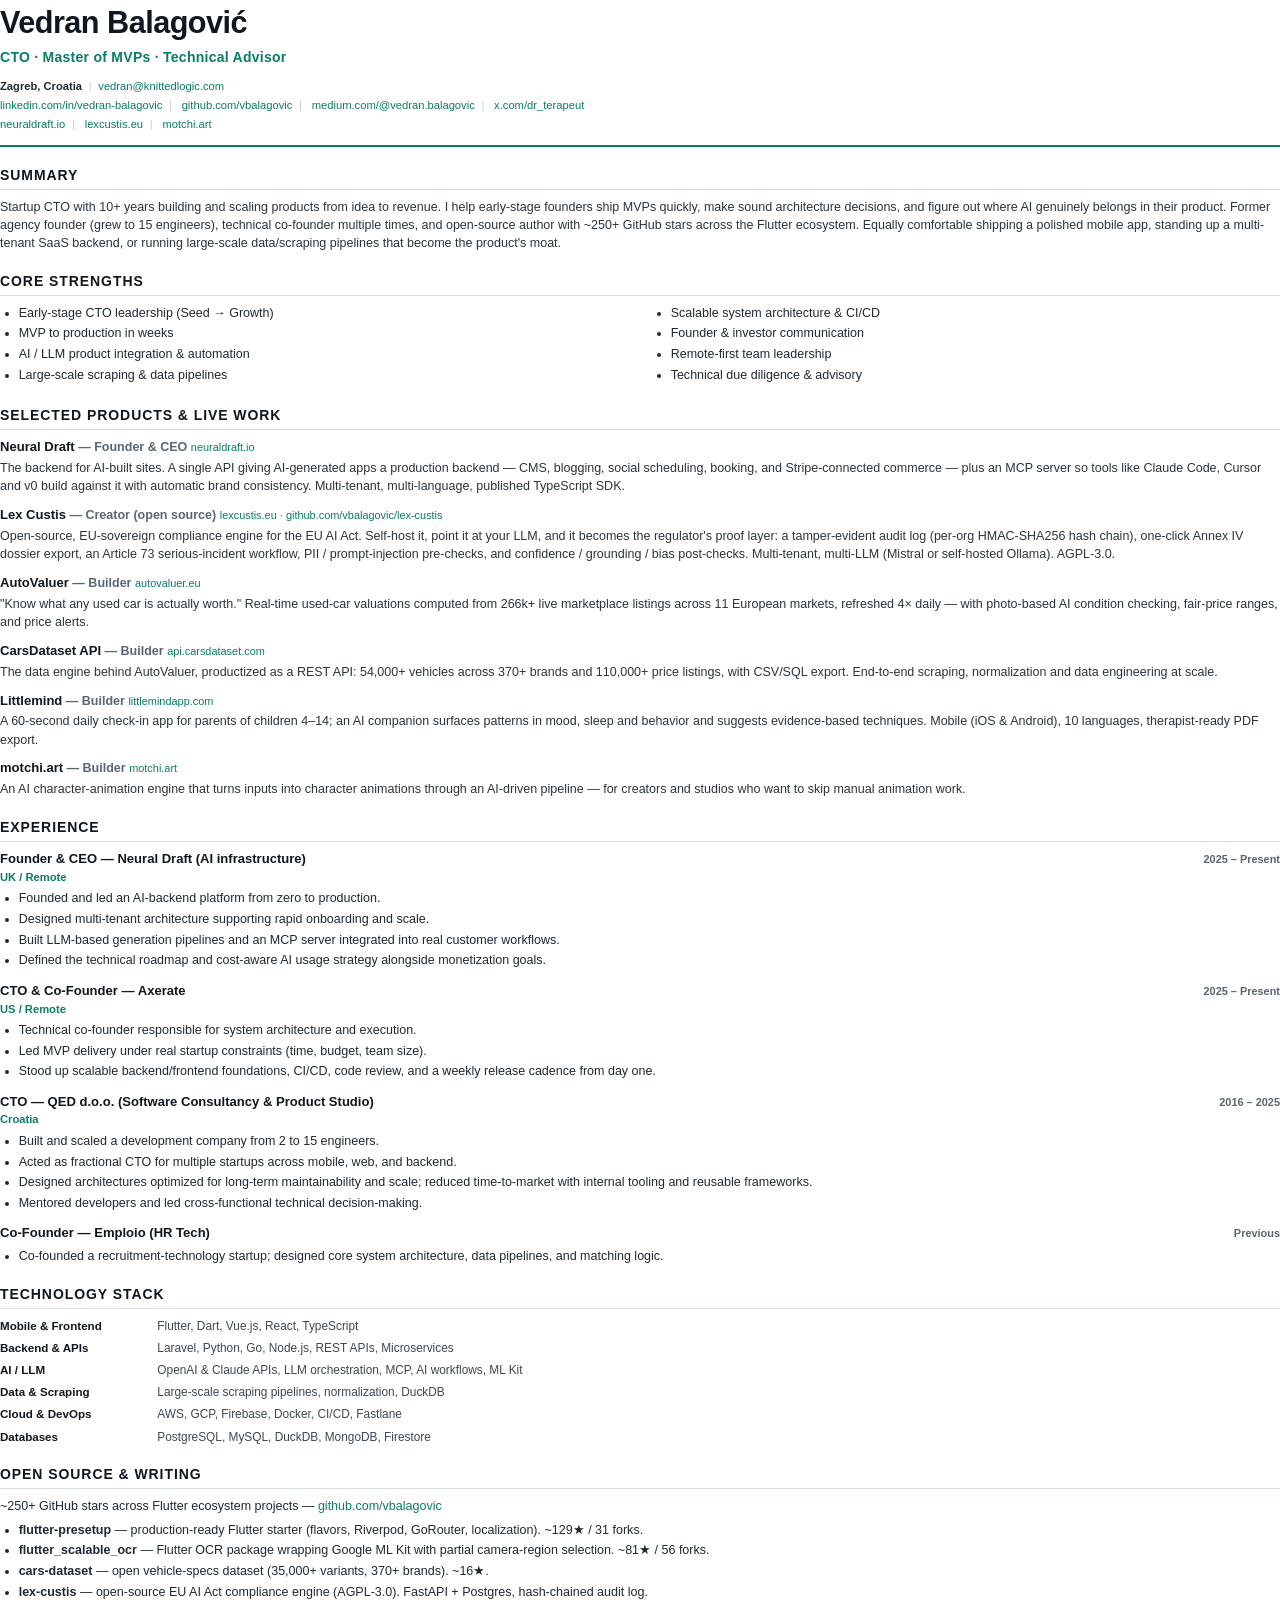
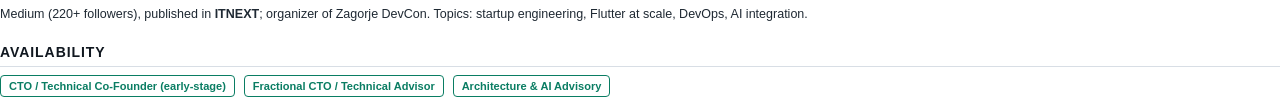
==== cv-print.html @ 30cfab75 "Portfolio one-pager: photo, MVP positioning, store links, GitHub Pages" ====
<!DOCTYPE html>
<html lang="en">
<head>
<meta charset="UTF-8" />
<title>Vedran Balagović — CV</title>
<style>
  @page {
    size: A4;
    margin: 14mm 15mm 13mm 15mm;
    @bottom-center {
      content: "Vedran Balagović — CV";
      font-family: Helvetica, Arial, sans-serif;
      font-size: 7.5pt; color: #9aa3ad;
    }
    @bottom-right {
      content: counter(page) " / " counter(pages);
      font-family: Helvetica, Arial, sans-serif;
      font-size: 7.5pt; color: #9aa3ad;
    }
  }
  * { box-sizing: border-box; }
  body {
    font-family: Helvetica, Arial, sans-serif;
    font-size: 9.4pt;
    line-height: 1.45;
    color: #1f2933;
    margin: 0;
  }
  a { color: #0a7d63; text-decoration: none; }

  /* ---- header ---- */
  .head { border-bottom: 2.2pt solid #0a7d63; padding-bottom: 8pt; margin-bottom: 12pt; }
  .name { font-size: 23pt; font-weight: 800; letter-spacing: -0.4pt; color: #10171f; margin: 0; }
  .role { font-size: 10.5pt; font-weight: 600; color: #0a7d63; margin: 2pt 0 7pt; letter-spacing: 0.2pt; }
  .contact { font-size: 8.4pt; color: #3d4854; line-height: 1.7; }
  .contact b { color: #1f2933; }
  .contact a { white-space: nowrap; }
  .sep { color: #c2cbd4; padding: 0 5pt; }

  /* ---- sections ---- */
  h2 {
    font-size: 10.5pt; font-weight: 800; text-transform: uppercase; letter-spacing: 0.7pt;
    color: #10171f; margin: 14pt 0 6pt; padding-bottom: 2.5pt;
    border-bottom: 0.6pt solid #d8dee5;
  }
  p { margin: 0 0 5pt; }
  .summary { color: #2b343d; }

  ul { margin: 3pt 0 0; padding-left: 14pt; }
  li { margin-bottom: 2pt; }

  /* ---- two-column strengths/stack ---- */
  .cols { column-count: 2; column-gap: 18pt; }
  .cols ul { margin-top: 0; }

  /* ---- products ---- */
  .item { margin-bottom: 8pt; }
  .item-title { font-weight: 700; color: #10171f; font-size: 9.8pt; }
  .item-meta { color: #5a6672; font-weight: 600; }
  .item-link { font-size: 8.2pt; color: #0a7d63; }
  .item p { margin-top: 1.5pt; color: #2b343d; }

  /* ---- experience ---- */
  .job { margin-bottom: 9pt; }
  .job-head { display: flex; justify-content: space-between; align-items: baseline; }
  .job-title { font-weight: 700; color: #10171f; font-size: 9.8pt; }
  .job-when { font-size: 8.2pt; color: #5a6672; font-weight: 600; white-space: nowrap; }
  .job-sub { font-size: 8.4pt; color: #0a7d63; font-weight: 600; margin: 0 0 2pt; }

  /* ---- stack ---- */
  .stack-row { margin-bottom: 3pt; }
  .stack-row b { display: inline-block; min-width: 118pt; color: #10171f; font-size: 8.7pt; }
  .stack-row span { color: #3d4854; font-size: 8.9pt; }

  .avail span {
    display: inline-block; border: 0.7pt solid #0a7d63; color: #0a7d63;
    border-radius: 3pt; padding: 1.5pt 6pt; font-size: 8.3pt; font-weight: 600;
    margin: 0 4pt 4pt 0;
  }
  .keep { page-break-inside: avoid; }
</style>
</head>
<body>

  <div class="head">
    <div class="name">Vedran Balagović</div>
    <div class="role">CTO · Master of MVPs · Technical Advisor</div>
    <div class="contact">
      <b>Zagreb, Croatia</b><span class="sep">|</span><a href="mailto:vedran@knittedlogic.com">vedran@knittedlogic.com</a><br/>
      <a href="https://linkedin.com/in/vedran-balagovic">linkedin.com/in/vedran-balagovic</a><span class="sep">|</span>
      <a href="https://github.com/vbalagovic">github.com/vbalagovic</a><span class="sep">|</span>
      <a href="https://medium.com/@vedran.balagovic">medium.com/@vedran.balagovic</a><span class="sep">|</span>
      <a href="https://x.com/dr_terapeut">x.com/dr_terapeut</a><br/>
      <a href="https://neuraldraft.io">neuraldraft.io</a><span class="sep">|</span>
      <a href="https://lexcustis.eu">lexcustis.eu</a><span class="sep">|</span>
      <a href="https://motchi.art">motchi.art</a>
    </div>
  </div>

  <h2>Summary</h2>
  <p class="summary">
    Startup CTO with 10+ years building and scaling products from idea to revenue. I help early-stage
    founders ship MVPs quickly, make sound architecture decisions, and figure out where AI genuinely
    belongs in their product. Former agency founder (grew to 15 engineers), technical co-founder multiple
    times, and open-source author with ~250+ GitHub stars across the Flutter ecosystem. Equally comfortable
    shipping a polished mobile app, standing up a multi-tenant SaaS backend, or running large-scale
    data/scraping pipelines that become the product's moat.
  </p>

  <h2>Core Strengths</h2>
  <div class="cols">
    <ul>
      <li>Early-stage CTO leadership (Seed → Growth)</li>
      <li>MVP to production in weeks</li>
      <li>AI / LLM product integration &amp; automation</li>
      <li>Large-scale scraping &amp; data pipelines</li>
      <li>Scalable system architecture &amp; CI/CD</li>
      <li>Founder &amp; investor communication</li>
      <li>Remote-first team leadership</li>
      <li>Technical due diligence &amp; advisory</li>
    </ul>
  </div>

  <h2>Selected Products &amp; Live Work</h2>

  <div class="item keep">
    <span class="item-title">Neural Draft</span> <span class="item-meta">— Founder &amp; CEO</span>
    <span class="item-link"><a href="https://neuraldraft.io">neuraldraft.io</a></span>
    <p>The backend for AI-built sites. A single API giving AI-generated apps a production backend — CMS,
    blogging, social scheduling, booking, and Stripe-connected commerce — plus an MCP server so tools like
    Claude Code, Cursor and v0 build against it with automatic brand consistency. Multi-tenant, multi-language,
    published TypeScript SDK.</p>
  </div>

  <div class="item keep">
    <span class="item-title">Lex Custis</span> <span class="item-meta">— Creator (open source)</span>
    <span class="item-link"><a href="https://lexcustis.eu">lexcustis.eu</a> · <a href="https://github.com/vbalagovic/lex-custis">github.com/vbalagovic/lex-custis</a></span>
    <p>Open-source, EU-sovereign compliance engine for the EU AI Act. Self-host it, point it at your LLM, and
    it becomes the regulator's proof layer: a tamper-evident audit log (per-org HMAC-SHA256 hash chain),
    one-click Annex IV dossier export, an Article 73 serious-incident workflow, PII / prompt-injection
    pre-checks, and confidence / grounding / bias post-checks. Multi-tenant, multi-LLM (Mistral or
    self-hosted Ollama). AGPL-3.0.</p>
  </div>

  <div class="item keep">
    <span class="item-title">AutoValuer</span> <span class="item-meta">— Builder</span>
    <span class="item-link"><a href="https://autovaluer.eu">autovaluer.eu</a></span>
    <p>"Know what any used car is actually worth." Real-time used-car valuations computed from 266k+ live
    marketplace listings across 11 European markets, refreshed 4× daily — with photo-based AI condition
    checking, fair-price ranges, and price alerts.</p>
  </div>

  <div class="item keep">
    <span class="item-title">CarsDataset API</span> <span class="item-meta">— Builder</span>
    <span class="item-link"><a href="https://api.carsdataset.com">api.carsdataset.com</a></span>
    <p>The data engine behind AutoValuer, productized as a REST API: 54,000+ vehicles across 370+ brands and
    110,000+ price listings, with CSV/SQL export. End-to-end scraping, normalization and data engineering at scale.</p>
  </div>

  <div class="item keep">
    <span class="item-title">Littlemind</span> <span class="item-meta">— Builder</span>
    <span class="item-link"><a href="https://littlemindapp.com/en">littlemindapp.com</a></span>
    <p>A 60-second daily check-in app for parents of children 4–14; an AI companion surfaces patterns in mood,
    sleep and behavior and suggests evidence-based techniques. Mobile (iOS &amp; Android), 10 languages,
    therapist-ready PDF export.</p>
  </div>

  <div class="item keep">
    <span class="item-title">motchi.art</span> <span class="item-meta">— Builder</span>
    <span class="item-link"><a href="https://motchi.art">motchi.art</a></span>
    <p>An AI character-animation engine that turns inputs into character animations through an AI-driven
    pipeline — for creators and studios who want to skip manual animation work.</p>
  </div>

  <h2>Experience</h2>

  <div class="job keep">
    <div class="job-head"><span class="job-title">Founder &amp; CEO — Neural Draft (AI infrastructure)</span><span class="job-when">2025 – Present</span></div>
    <div class="job-sub">UK / Remote</div>
    <ul>
      <li>Founded and led an AI-backend platform from zero to production.</li>
      <li>Designed multi-tenant architecture supporting rapid onboarding and scale.</li>
      <li>Built LLM-based generation pipelines and an MCP server integrated into real customer workflows.</li>
      <li>Defined the technical roadmap and cost-aware AI usage strategy alongside monetization goals.</li>
    </ul>
  </div>

  <div class="job keep">
    <div class="job-head"><span class="job-title">CTO &amp; Co-Founder — Axerate</span><span class="job-when">2025 – Present</span></div>
    <div class="job-sub">US / Remote</div>
    <ul>
      <li>Technical co-founder responsible for system architecture and execution.</li>
      <li>Led MVP delivery under real startup constraints (time, budget, team size).</li>
      <li>Stood up scalable backend/frontend foundations, CI/CD, code review, and a weekly release cadence from day one.</li>
    </ul>
  </div>

  <div class="job keep">
    <div class="job-head"><span class="job-title">CTO — QED d.o.o. (Software Consultancy &amp; Product Studio)</span><span class="job-when">2016 – 2025</span></div>
    <div class="job-sub">Croatia</div>
    <ul>
      <li>Built and scaled a development company from 2 to 15 engineers.</li>
      <li>Acted as fractional CTO for multiple startups across mobile, web, and backend.</li>
      <li>Designed architectures optimized for long-term maintainability and scale; reduced time-to-market with internal tooling and reusable frameworks.</li>
      <li>Mentored developers and led cross-functional technical decision-making.</li>
    </ul>
  </div>

  <div class="job keep">
    <div class="job-head"><span class="job-title">Co-Founder — Emploio (HR Tech)</span><span class="job-when">Previous</span></div>
    <ul>
      <li>Co-founded a recruitment-technology startup; designed core system architecture, data pipelines, and matching logic.</li>
    </ul>
  </div>

  <h2>Technology Stack</h2>
  <div class="stack-row"><b>Mobile &amp; Frontend</b><span>Flutter, Dart, Vue.js, React, TypeScript</span></div>
  <div class="stack-row"><b>Backend &amp; APIs</b><span>Laravel, Python, Go, Node.js, REST APIs, Microservices</span></div>
  <div class="stack-row"><b>AI / LLM</b><span>OpenAI &amp; Claude APIs, LLM orchestration, MCP, AI workflows, ML Kit</span></div>
  <div class="stack-row"><b>Data &amp; Scraping</b><span>Large-scale scraping pipelines, normalization, DuckDB</span></div>
  <div class="stack-row"><b>Cloud &amp; DevOps</b><span>AWS, GCP, Firebase, Docker, CI/CD, Fastlane</span></div>
  <div class="stack-row"><b>Databases</b><span>PostgreSQL, MySQL, DuckDB, MongoDB, Firestore</span></div>

  <h2>Open Source &amp; Writing</h2>
  <p style="margin-bottom:4pt;">~250+ GitHub stars across Flutter ecosystem projects — <a href="https://github.com/vbalagovic">github.com/vbalagovic</a></p>
  <ul style="margin-top:0;">
    <li><b>flutter-presetup</b> — production-ready Flutter starter (flavors, Riverpod, GoRouter, localization). ~129★ / 31 forks.</li>
    <li><b>flutter_scalable_ocr</b> — Flutter OCR package wrapping Google ML Kit with partial camera-region selection. ~81★ / 56 forks.</li>
    <li><b>cars-dataset</b> — open vehicle-specs dataset (35,000+ variants, 370+ brands). ~16★.</li>
    <li><b>lex-custis</b> — open-source EU AI Act compliance engine (AGPL-3.0). FastAPI + Postgres, hash-chained audit log.</li>
  </ul>
  <p style="margin-top:3pt;">Medium (220+ followers), published in <b>ITNEXT</b>; organizer of Zagorje DevCon. Topics: startup engineering, Flutter at scale, DevOps, AI integration.</p>

  <h2>Availability</h2>
  <div class="avail">
    <span>CTO / Technical Co-Founder (early-stage)</span>
    <span>Fractional CTO / Technical Advisor</span>
    <span>Architecture &amp; AI Advisory</span>
  </div>

</body>
</html>
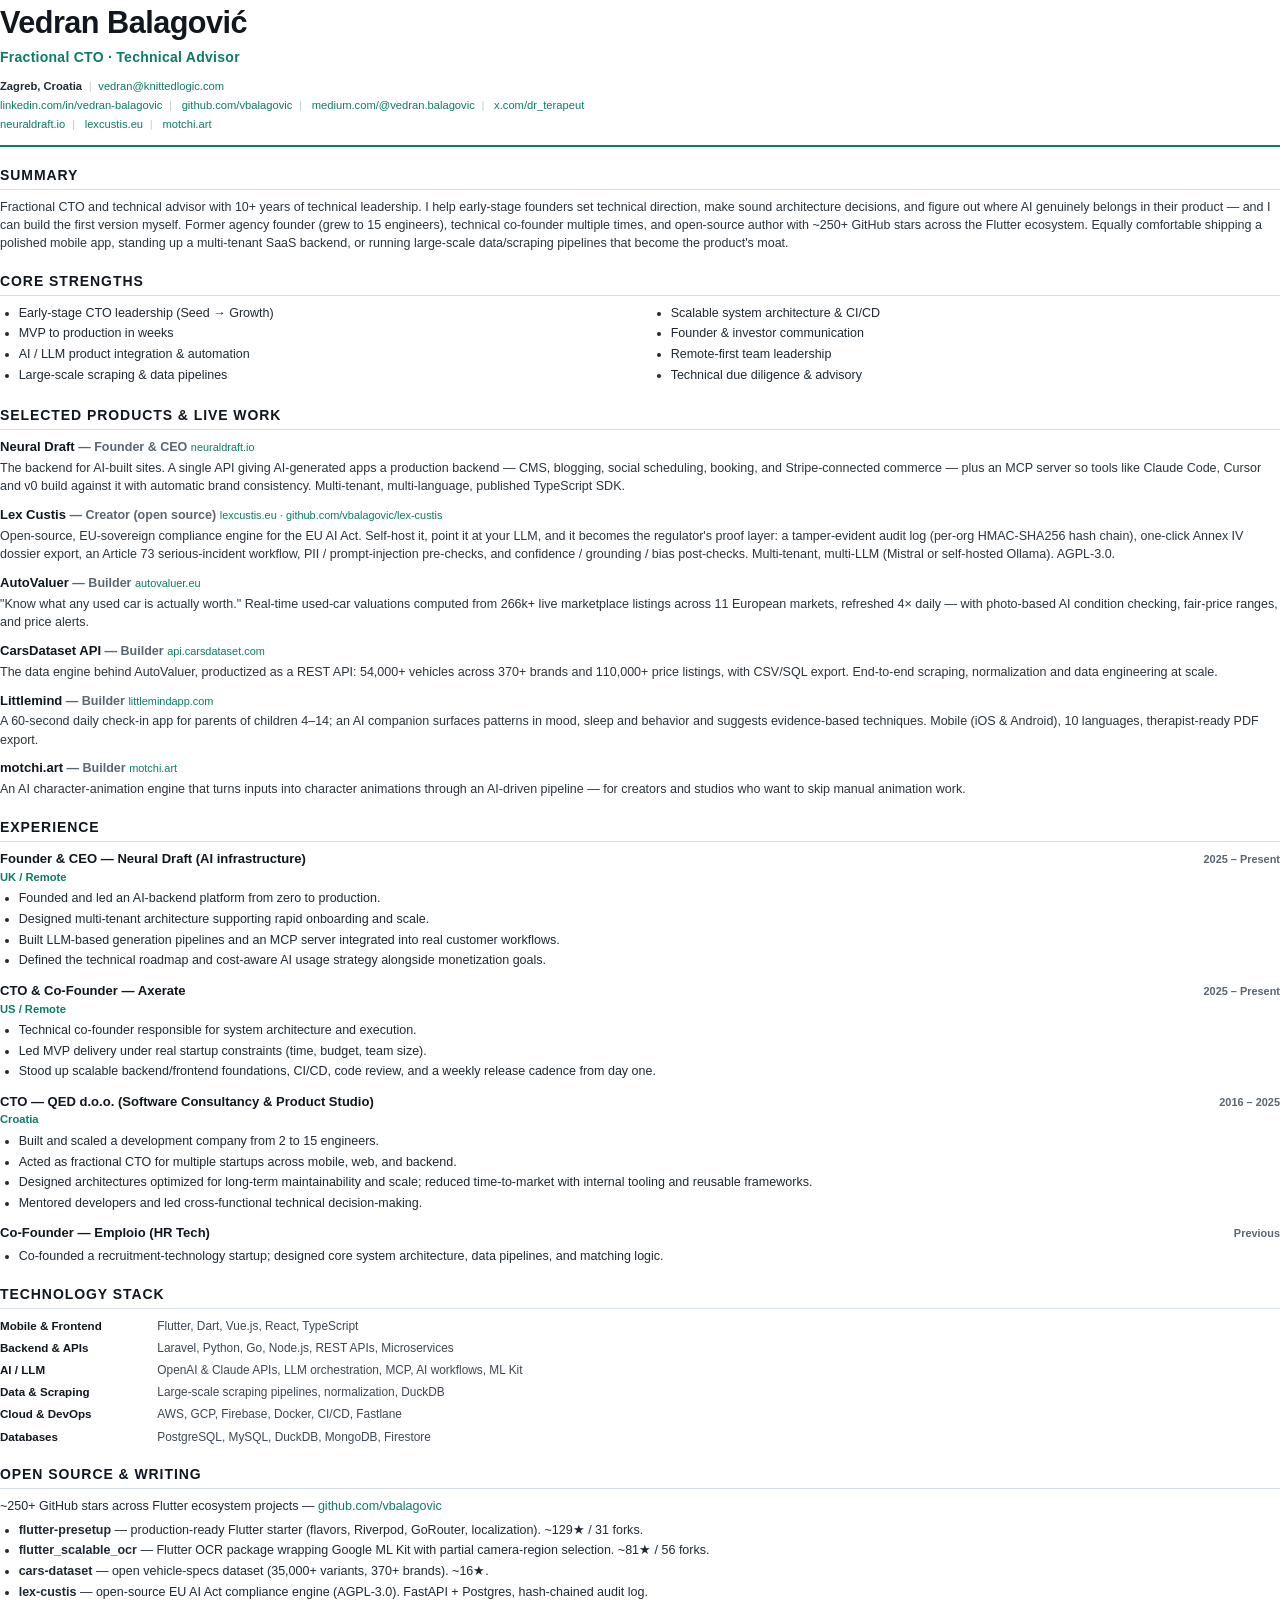
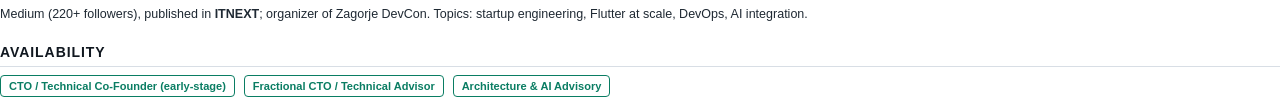
==== commit 441a314c: "Reposition as Fractional CTO & Advisor: clean professional design, business-card hero, 'How I help' " ====
--- a/cv-print.html
+++ b/cv-print.html
@@ -84,7 +84,7 @@
 
   <div class="head">
     <div class="name">Vedran Balagović</div>
-    <div class="role">CTO · Master of MVPs · Technical Advisor</div>
+    <div class="role">Fractional CTO · Technical Advisor</div>
     <div class="contact">
       <b>Zagreb, Croatia</b><span class="sep">|</span><a href="mailto:vedran@knittedlogic.com">vedran@knittedlogic.com</a><br/>
       <a href="https://linkedin.com/in/vedran-balagovic">linkedin.com/in/vedran-balagovic</a><span class="sep">|</span>
@@ -99,9 +99,9 @@
 
   <h2>Summary</h2>
   <p class="summary">
-    Startup CTO with 10+ years building and scaling products from idea to revenue. I help early-stage
-    founders ship MVPs quickly, make sound architecture decisions, and figure out where AI genuinely
-    belongs in their product. Former agency founder (grew to 15 engineers), technical co-founder multiple
+    Fractional CTO and technical advisor with 10+ years of technical leadership. I help early-stage
+    founders set technical direction, make sound architecture decisions, and figure out where AI genuinely
+    belongs in their product — and I can build the first version myself. Former agency founder (grew to 15 engineers), technical co-founder multiple
     times, and open-source author with ~250+ GitHub stars across the Flutter ecosystem. Equally comfortable
     shipping a polished mobile app, standing up a multi-tenant SaaS backend, or running large-scale
     data/scraping pipelines that become the product's moat.
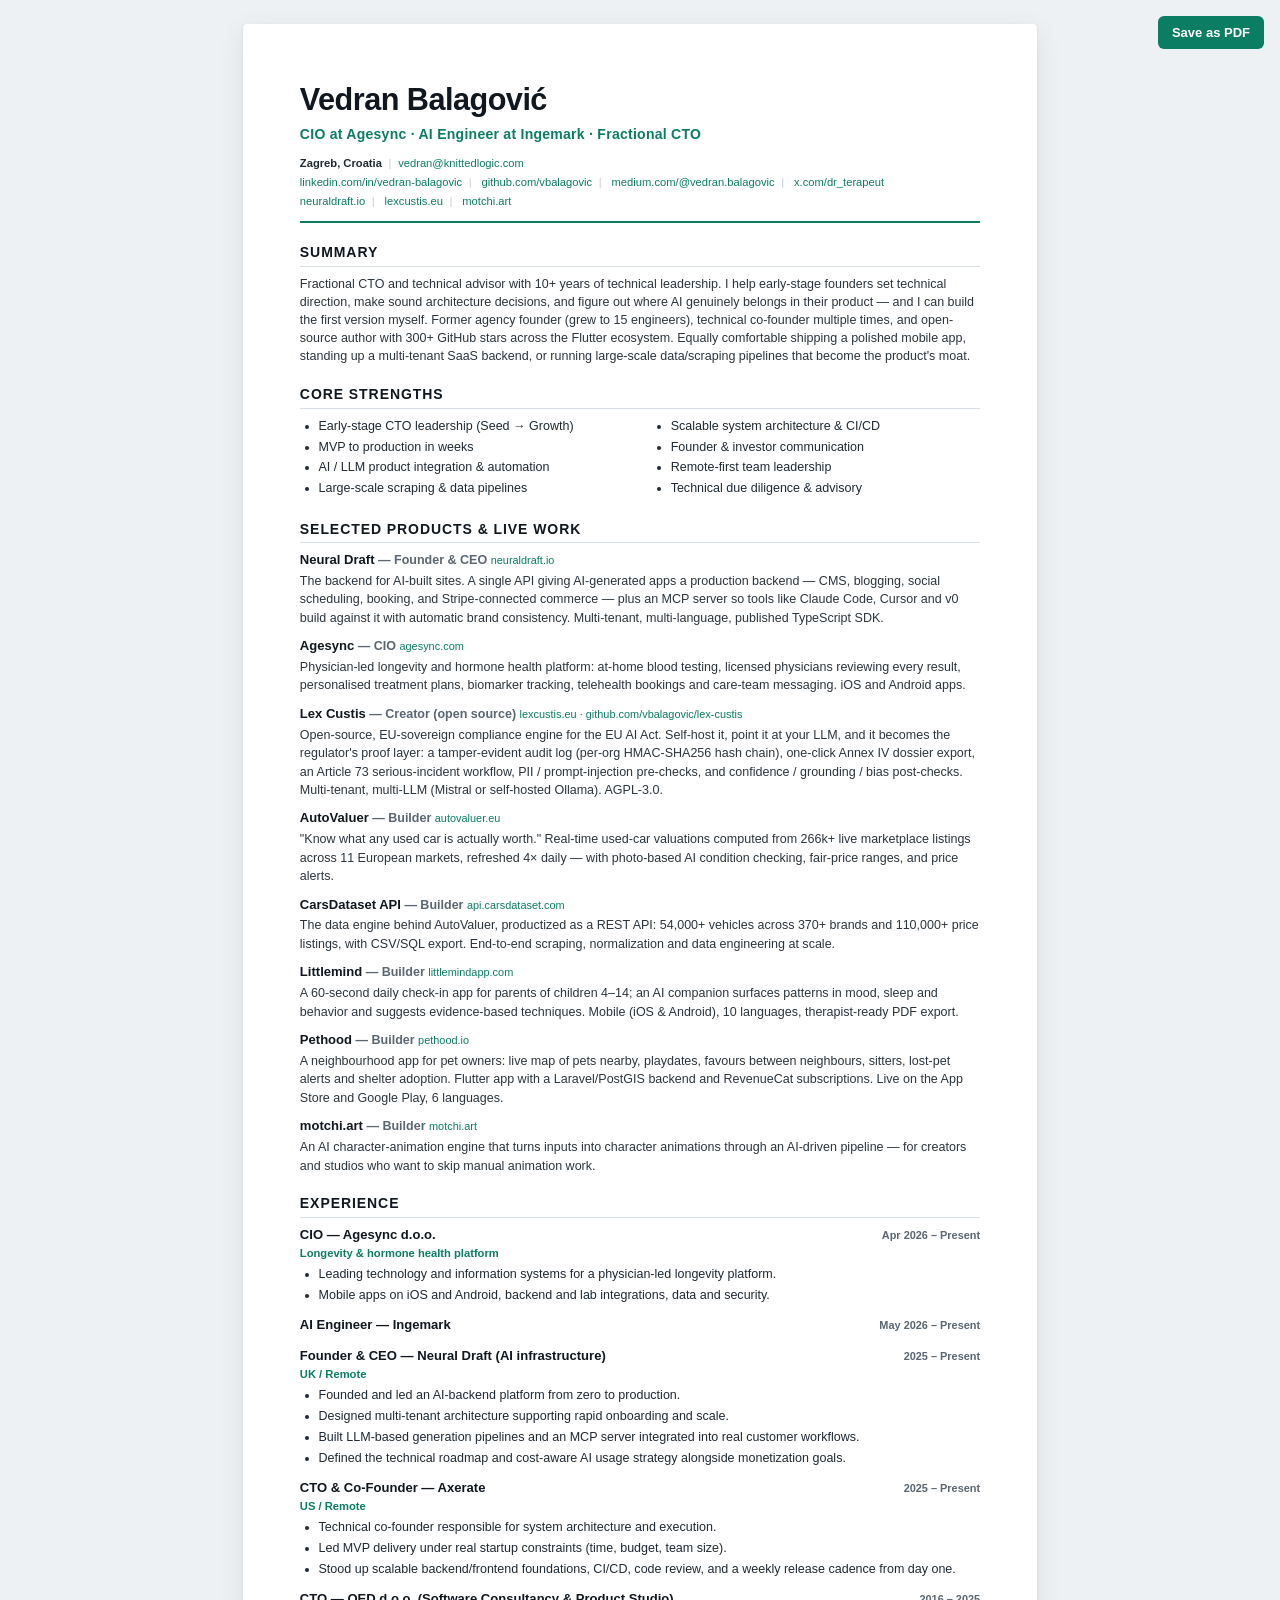
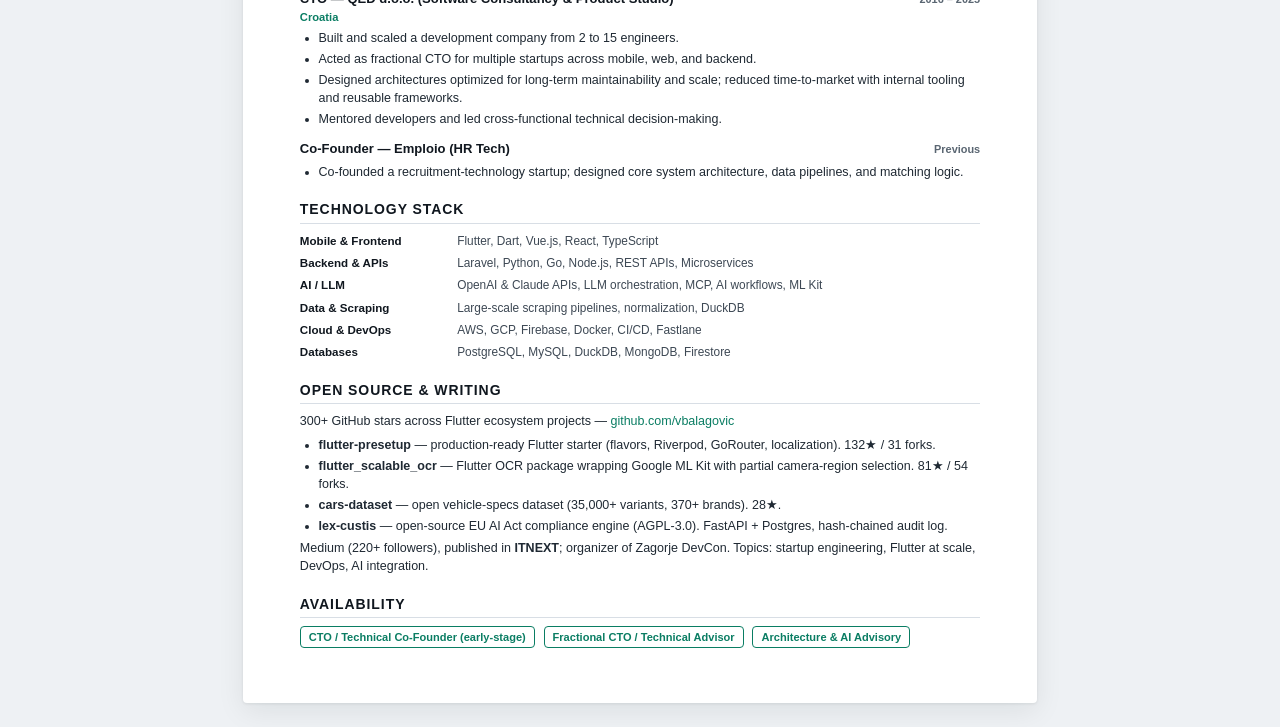
==== commit 0b8efe00: "CV: Agesync CIO, Ingemark AI Engineer, Pethood, current stars; A4 sheet with margins on screen, mobi" ====
--- a/cv-print.html
+++ b/cv-print.html
@@ -2,6 +2,7 @@
 <html lang="en">
 <head>
 <meta charset="UTF-8" />
+<meta name="viewport" content="width=device-width, initial-scale=1" />
 <title>Vedran Balagović — CV</title>
 <style>
   @page {
@@ -78,13 +79,32 @@
     margin: 0 4pt 4pt 0;
   }
   .keep { page-break-inside: avoid; }
+
+  /* ---- on screen: an A4 sheet with margins ---- */
+  @media screen {
+    html { background: #eef1f4; }
+    body { max-width: 210mm; margin: 24px auto; padding: 14mm 15mm 13mm; background: #fff;
+           box-shadow: 0 1px 3px rgba(16,23,31,.08), 0 8px 28px rgba(16,23,31,.08); border-radius: 4px; }
+    .print-btn { position: fixed; top: 16px; right: 16px; font: 600 13px Helvetica, Arial, sans-serif;
+                 background: #0a7d63; color: #fff; border: 0; border-radius: 6px; padding: 9px 14px; cursor: pointer; }
+  }
+  @media screen and (max-width: 820px) {
+    body { margin: 0; padding: 20px 16px; box-shadow: none; border-radius: 0; }
+    .job-head { flex-wrap: wrap; gap: 0 8pt; }
+    .print-btn { position: static; display: block; margin: 0 0 14px auto; }
+    .cols { column-count: 1; }
+    .stack-row b { display: block; min-width: 0; }
+    a { overflow-wrap: anywhere; }
+  }
+  @media print { .print-btn { display: none; } }
 </style>
 </head>
 <body>
+  <button class="print-btn" onclick="window.print()">Save as PDF</button>
 
   <div class="head">
     <div class="name">Vedran Balagović</div>
-    <div class="role">Fractional CTO · Technical Advisor</div>
+    <div class="role">CIO at Agesync · AI Engineer at Ingemark · Fractional CTO</div>
     <div class="contact">
       <b>Zagreb, Croatia</b><span class="sep">|</span><a href="mailto:vedran@knittedlogic.com">vedran@knittedlogic.com</a><br/>
       <a href="https://linkedin.com/in/vedran-balagovic">linkedin.com/in/vedran-balagovic</a><span class="sep">|</span>
@@ -102,7 +122,7 @@
     Fractional CTO and technical advisor with 10+ years of technical leadership. I help early-stage
     founders set technical direction, make sound architecture decisions, and figure out where AI genuinely
     belongs in their product — and I can build the first version myself. Former agency founder (grew to 15 engineers), technical co-founder multiple
-    times, and open-source author with ~250+ GitHub stars across the Flutter ecosystem. Equally comfortable
+    times, and open-source author with 300+ GitHub stars across the Flutter ecosystem. Equally comfortable
     shipping a polished mobile app, standing up a multi-tenant SaaS backend, or running large-scale
     data/scraping pipelines that become the product's moat.
   </p>
@@ -133,6 +153,14 @@
   </div>
 
   <div class="item keep">
+    <span class="item-title">Agesync</span> <span class="item-meta">— CIO</span>
+    <span class="item-link"><a href="https://agesync.com">agesync.com</a></span>
+    <p>Physician-led longevity and hormone health platform: at-home blood testing, licensed physicians
+    reviewing every result, personalised treatment plans, biomarker tracking, telehealth bookings and
+    care-team messaging. iOS and Android apps.</p>
+  </div>
+
+  <div class="item keep">
     <span class="item-title">Lex Custis</span> <span class="item-meta">— Creator (open source)</span>
     <span class="item-link"><a href="https://lexcustis.eu">lexcustis.eu</a> · <a href="https://github.com/vbalagovic/lex-custis">github.com/vbalagovic/lex-custis</a></span>
     <p>Open-source, EU-sovereign compliance engine for the EU AI Act. Self-host it, point it at your LLM, and
@@ -166,6 +194,14 @@
   </div>
 
   <div class="item keep">
+    <span class="item-title">Pethood</span> <span class="item-meta">— Builder</span>
+    <span class="item-link"><a href="https://pethood.io">pethood.io</a></span>
+    <p>A neighbourhood app for pet owners: live map of pets nearby, playdates, favours between neighbours,
+    sitters, lost-pet alerts and shelter adoption. Flutter app with a Laravel/PostGIS backend and
+    RevenueCat subscriptions. Live on the App Store and Google Play, 6 languages.</p>
+  </div>
+
+  <div class="item keep">
     <span class="item-title">motchi.art</span> <span class="item-meta">— Builder</span>
     <span class="item-link"><a href="https://motchi.art">motchi.art</a></span>
     <p>An AI character-animation engine that turns inputs into character animations through an AI-driven
@@ -173,6 +209,19 @@
   </div>
 
   <h2>Experience</h2>
+
+  <div class="job keep">
+    <div class="job-head"><span class="job-title">CIO — Agesync d.o.o.</span><span class="job-when">Apr 2026 – Present</span></div>
+    <div class="job-sub">Longevity &amp; hormone health platform</div>
+    <ul>
+      <li>Leading technology and information systems for a physician-led longevity platform.</li>
+      <li>Mobile apps on iOS and Android, backend and lab integrations, data and security.</li>
+    </ul>
+  </div>
+
+  <div class="job keep">
+    <div class="job-head"><span class="job-title">AI Engineer — Ingemark</span><span class="job-when">May 2026 – Present</span></div>
+  </div>
 
   <div class="job keep">
     <div class="job-head"><span class="job-title">Founder &amp; CEO — Neural Draft (AI infrastructure)</span><span class="job-when">2025 – Present</span></div>
@@ -222,11 +271,11 @@
   <div class="stack-row"><b>Databases</b><span>PostgreSQL, MySQL, DuckDB, MongoDB, Firestore</span></div>
 
   <h2>Open Source &amp; Writing</h2>
-  <p style="margin-bottom:4pt;">~250+ GitHub stars across Flutter ecosystem projects — <a href="https://github.com/vbalagovic">github.com/vbalagovic</a></p>
+  <p style="margin-bottom:4pt;">300+ GitHub stars across Flutter ecosystem projects — <a href="https://github.com/vbalagovic">github.com/vbalagovic</a></p>
   <ul style="margin-top:0;">
-    <li><b>flutter-presetup</b> — production-ready Flutter starter (flavors, Riverpod, GoRouter, localization). ~129★ / 31 forks.</li>
-    <li><b>flutter_scalable_ocr</b> — Flutter OCR package wrapping Google ML Kit with partial camera-region selection. ~81★ / 56 forks.</li>
-    <li><b>cars-dataset</b> — open vehicle-specs dataset (35,000+ variants, 370+ brands). ~16★.</li>
+    <li><b>flutter-presetup</b> — production-ready Flutter starter (flavors, Riverpod, GoRouter, localization). 132★ / 31 forks.</li>
+    <li><b>flutter_scalable_ocr</b> — Flutter OCR package wrapping Google ML Kit with partial camera-region selection. 81★ / 54 forks.</li>
+    <li><b>cars-dataset</b> — open vehicle-specs dataset (35,000+ variants, 370+ brands). 28★.</li>
     <li><b>lex-custis</b> — open-source EU AI Act compliance engine (AGPL-3.0). FastAPI + Postgres, hash-chained audit log.</li>
   </ul>
   <p style="margin-top:3pt;">Medium (220+ followers), published in <b>ITNEXT</b>; organizer of Zagorje DevCon. Topics: startup engineering, Flutter at scale, DevOps, AI integration.</p>
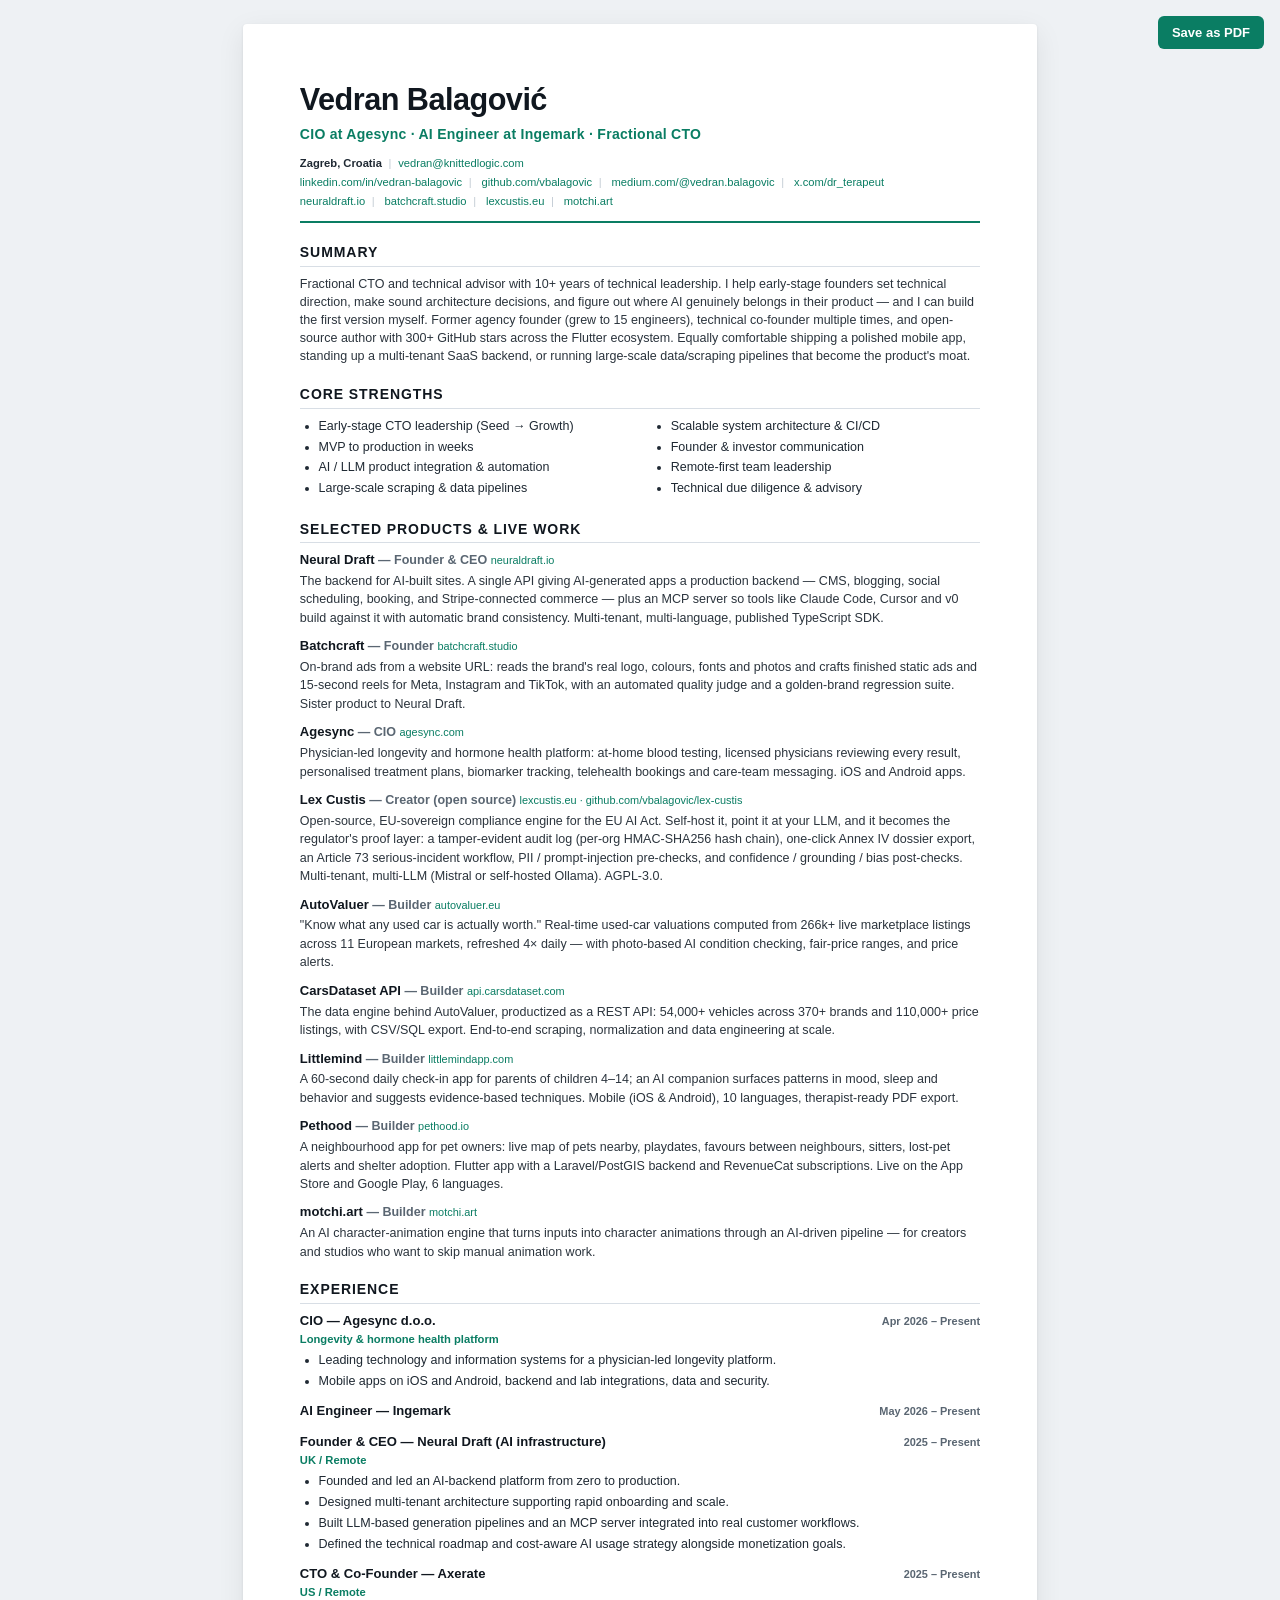
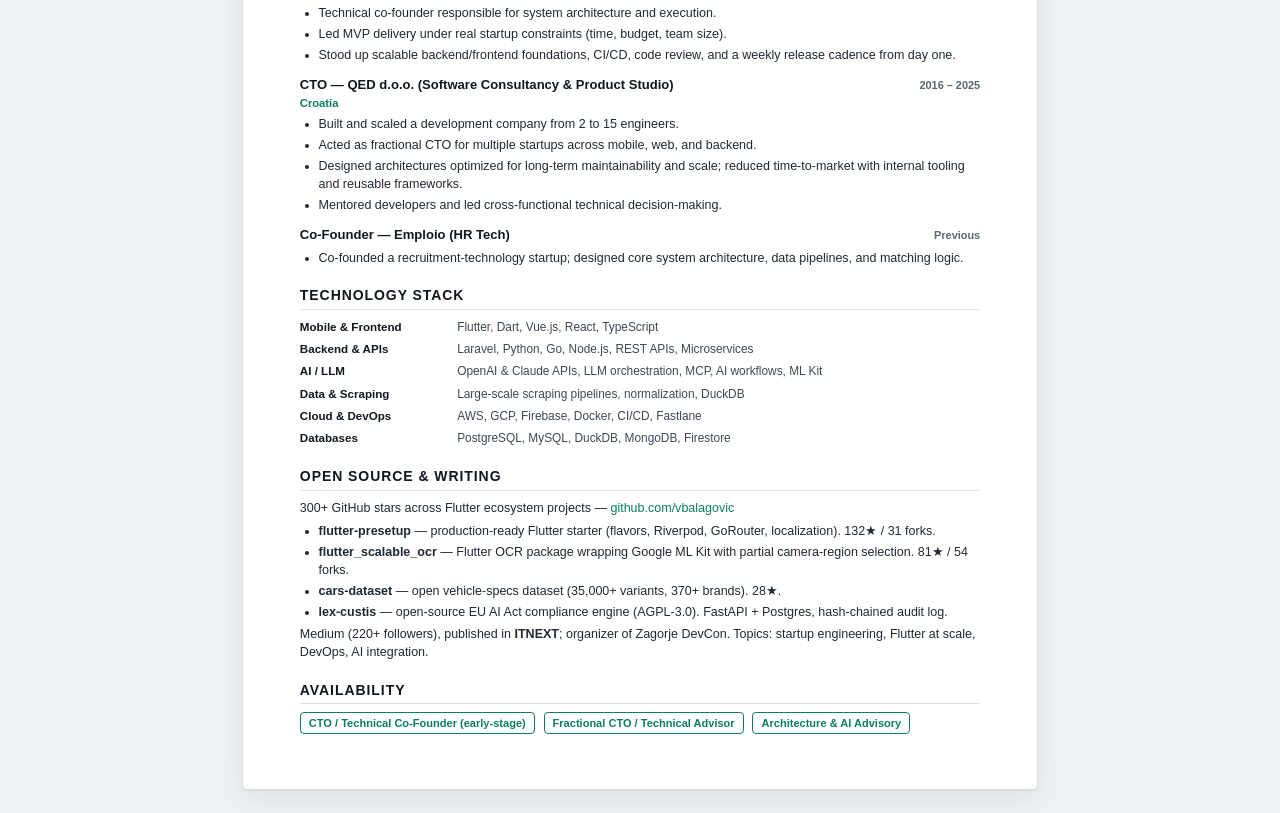
==== commit 1683dd0f: "Add Batchcraft (portfolio feature card and CV) Co-Authored-By: Claude Opus 5.5 <noreply@anthropic.co" ====
--- a/cv-print.html
+++ b/cv-print.html
@@ -112,6 +112,7 @@
       <a href="https://medium.com/@vedran.balagovic">medium.com/@vedran.balagovic</a><span class="sep">|</span>
       <a href="https://x.com/dr_terapeut">x.com/dr_terapeut</a><br/>
       <a href="https://neuraldraft.io">neuraldraft.io</a><span class="sep">|</span>
+      <a href="https://batchcraft.studio">batchcraft.studio</a><span class="sep">|</span>
       <a href="https://lexcustis.eu">lexcustis.eu</a><span class="sep">|</span>
       <a href="https://motchi.art">motchi.art</a>
     </div>
@@ -153,6 +154,14 @@
   </div>
 
   <div class="item keep">
+    <span class="item-title">Batchcraft</span> <span class="item-meta">— Founder</span>
+    <span class="item-link"><a href="https://batchcraft.studio">batchcraft.studio</a></span>
+    <p>On-brand ads from a website URL: reads the brand's real logo, colours, fonts and photos and crafts
+    finished static ads and 15-second reels for Meta, Instagram and TikTok, with an automated quality judge
+    and a golden-brand regression suite. Sister product to Neural Draft.</p>
+  </div>
+
+  <div class="item keep">
     <span class="item-title">Agesync</span> <span class="item-meta">— CIO</span>
     <span class="item-link"><a href="https://agesync.com">agesync.com</a></span>
     <p>Physician-led longevity and hormone health platform: at-home blood testing, licensed physicians
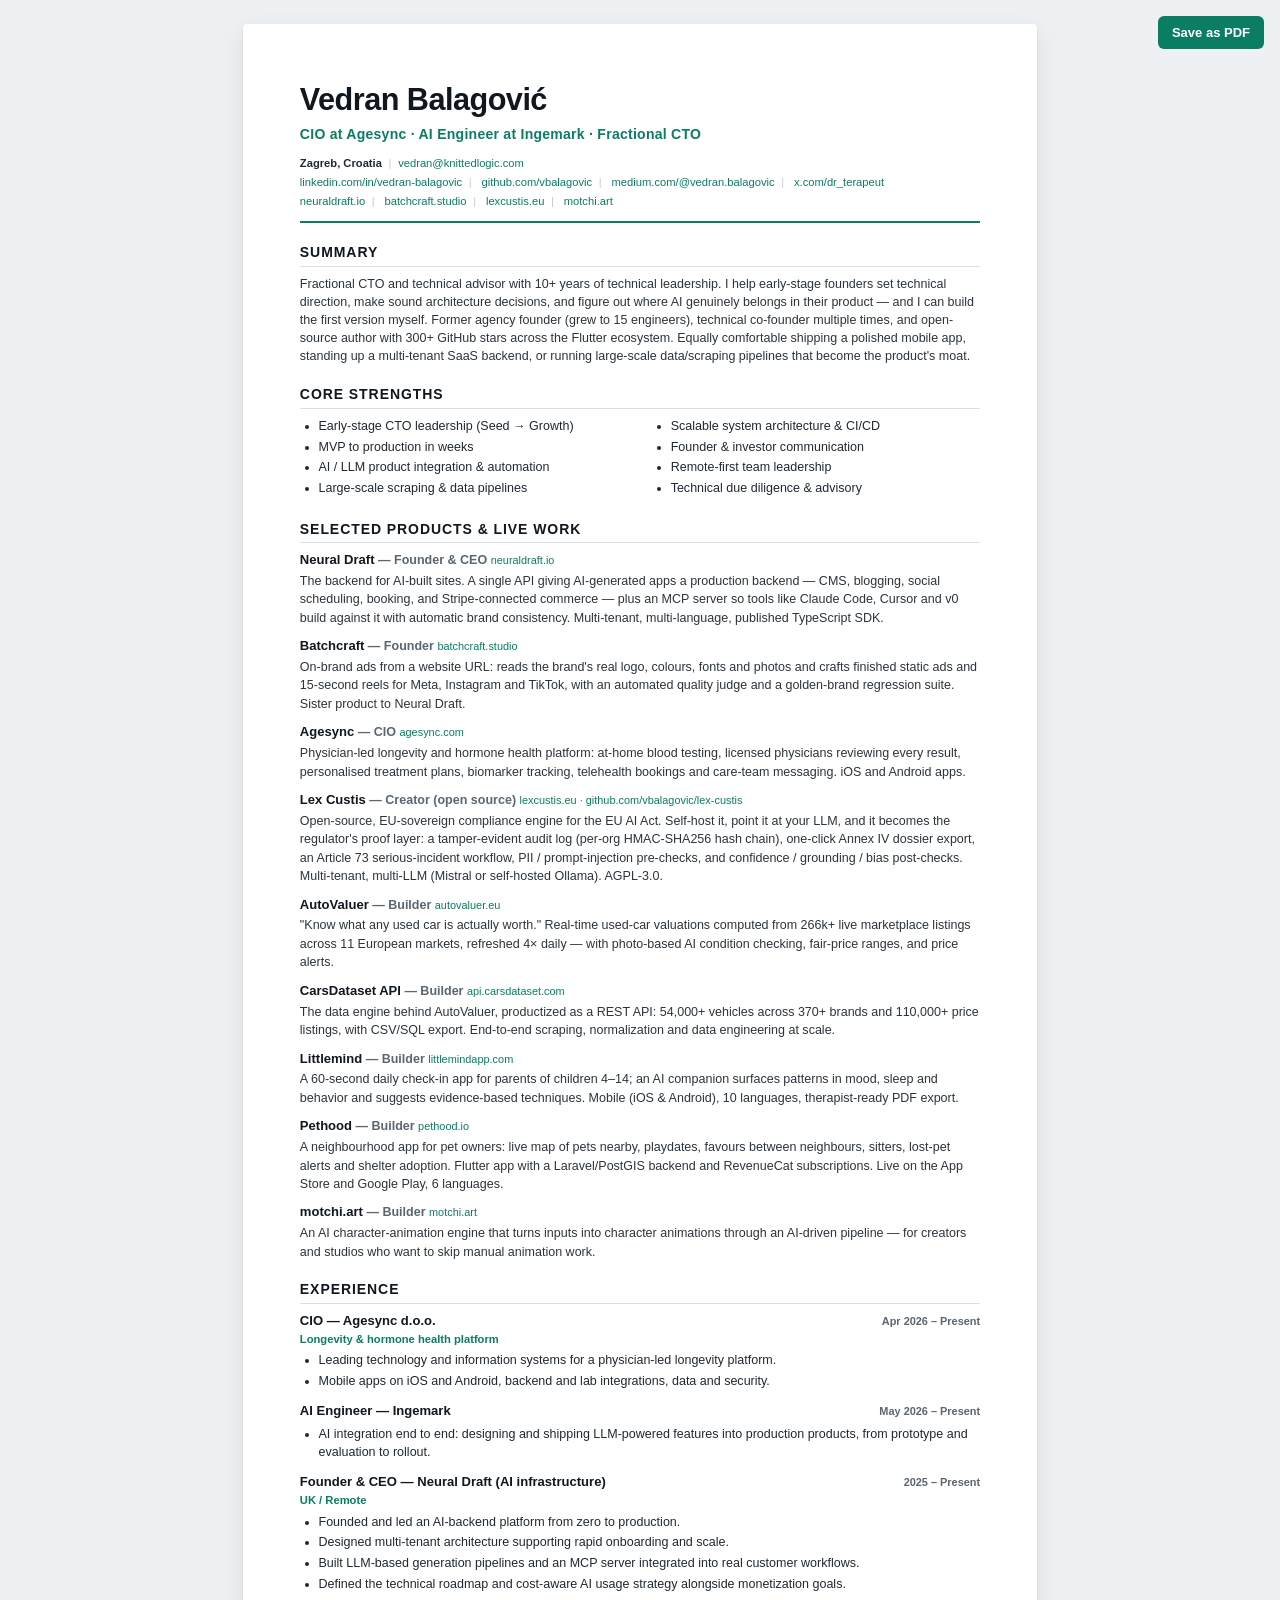
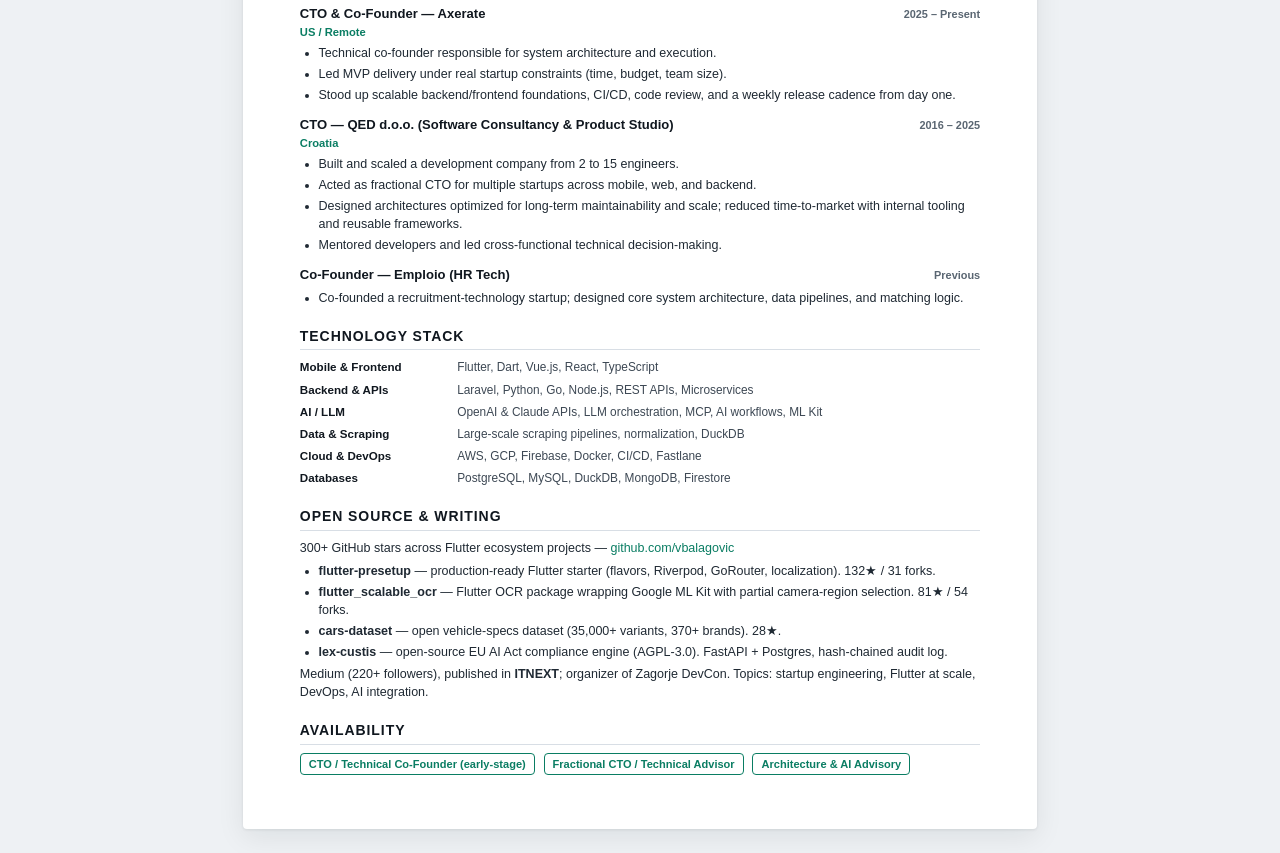
==== commit e1835030: "Ingemark: role description Co-Authored-By: Claude Opus 5.5 <noreply@anthropic.com> Claude-Session: h" ====
--- a/cv-print.html
+++ b/cv-print.html
@@ -230,6 +230,9 @@
 
   <div class="job keep">
     <div class="job-head"><span class="job-title">AI Engineer — Ingemark</span><span class="job-when">May 2026 – Present</span></div>
+    <ul>
+      <li>AI integration end to end: designing and shipping LLM-powered features into production products, from prototype and evaluation to rollout.</li>
+    </ul>
   </div>
 
   <div class="job keep">
